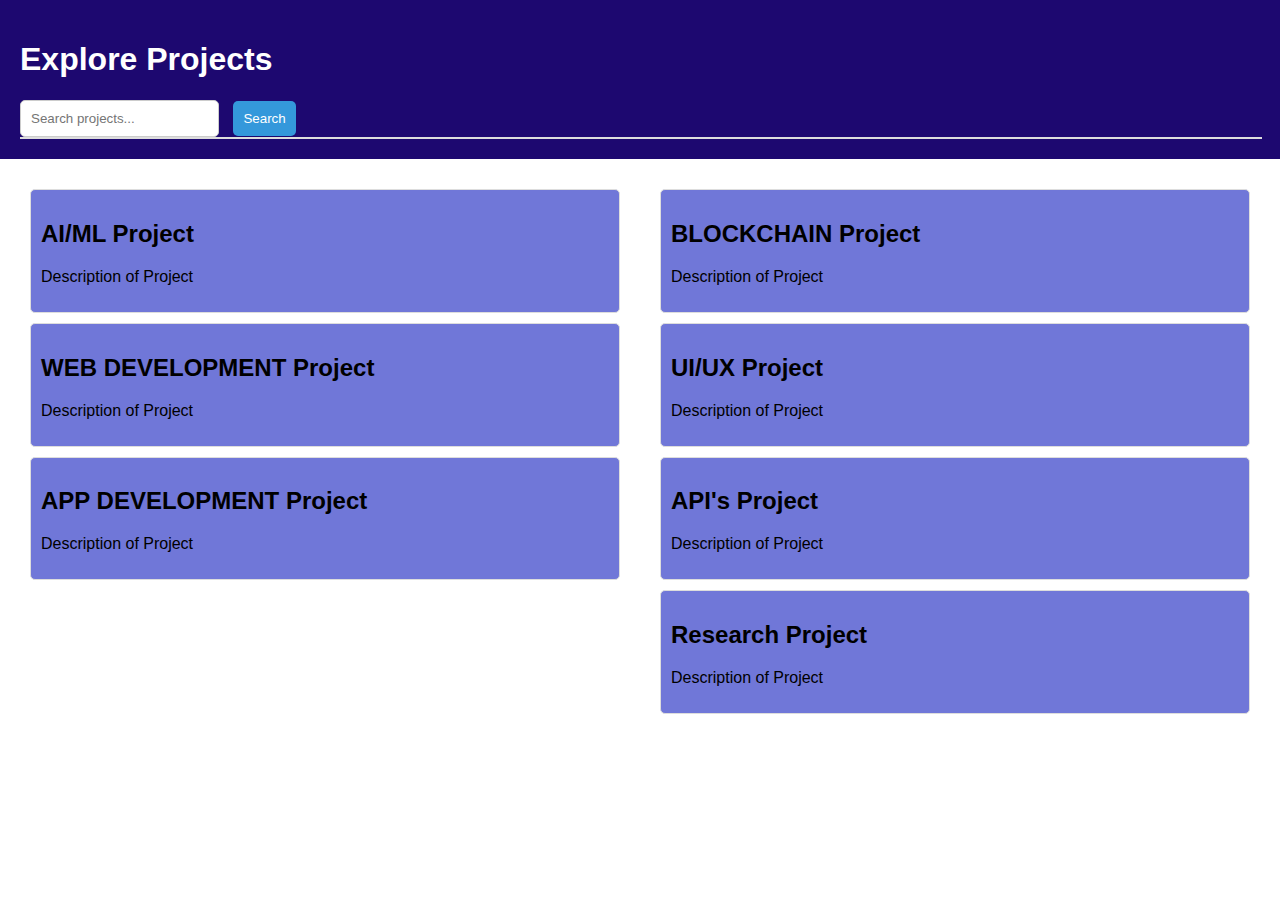
==== docs/index.html @ 61a3a004 "explore projects page" ====
<!DOCTYPE html>
<html lang="en">
<head>
    <meta charset="UTF-8">
    <meta name="viewport" content="width=device-width, initial-scale=1.0">
    <title>Explore Projects</title>
    <link rel="stylesheet" href="style.css">
</head>
<body>
    <header>
        <h1>Explore Projects</h1>
        <div class="search-container">
            <input type="search" id="search" placeholder="Search projects...">
            <button id="search-button"><!--<img src="search-icon.png"< alt="--> Search</button> 
            <ul class="suggestions" id="suggestion-list"></ul>
        </div>
    </header>

    <div id="project-container">
        <!-- Sample project cards - Replace with your actual project data -->
        <div class="project-column">
            <div class="project-card">
                <h2>AI/ML Project</h2>
                <p>Description of Project </p>
            </div>
            <div class="project-card">
                <h2>WEB DEVELOPMENT Project</h2>
                <p>Description of Project </p>
            </div>
            <div class="project-card">
                <h2>APP DEVELOPMENT Project</h2>
                <p>Description of Project </p>
            </div>
            <!-- Add more project cards here -->
        </div>
        <div class="project-column">
           
            <div class="project-card">
                <h2>BLOCKCHAIN Project</h2>
                <p>Description of Project </p>
            </div>
            <div class="project-card">
                <h2>UI/UX Project</h2>
                <p>Description of Project </p>
            </div>
            <div class="project-card">
                <h2>API's Project</h2>
                <p>Description of Project </p>
            </div>
            <div class="project-card">
                <h2>Research Project</h2>
                <p>Description of Project </p>
            </div>
            <!-- Add more project cards here -->
        </div>
    </div>

    <script src="script.js"></script>
</body>
</html>
---- docs/style.css ----
body {
    font-family: Arial, sans-serif;
    margin: 0;
    padding: 0;
}

header {
    background-color: #1d0870;
    color: #fff;
    padding: 20px;
    text-align: left;
}

.search-container {
    position: relative;
}

#search {
    flex: 1; /* Expand to fill available space */
    padding: 10px;
    margin-right: 10px;
    border: 1px solid #ccc;
    border-radius: 5px;
}

#search-button {
    background-color: #3498db;
    color: #fff;
    border: none;
    cursor: pointer;
    padding: 10px;
    border-radius: 5px;
}

/*#search-button img {
    width: 20px;
    height: 20px;
    vertical-align: middle;
}*/
.suggestions {
    list-style: left;
    padding: 0;
    margin: 0;
    position: relative;
    top: 100%;
    left: 0;
    width: 100%;
    background-color: #1042ce;
    border: 1px solid #ddd;
    max-height: 150px;
    overflow-y: relative;
}

.suggestions li {
    padding: 8px;
    cursor: pointer;
}

.suggestions li:hover {
    background-color: #1d245e;
}

#project-container {
    position: relative;
    margin: 0 auto;
    padding: 20px;
    display: flex;
    flex-wrap: wrap;
    justify-content: space-between;
}
.project-column {
    flex: 0 0 calc(50% - 10px);
    box-sizing: border-box;
    margin-bottom: 20px;
}

.project-card {
    border: 1px solid #ddd;
    padding: 10px;
    margin: 10px;
    background-color: #7077d8;
    border-radius: 5px;
}
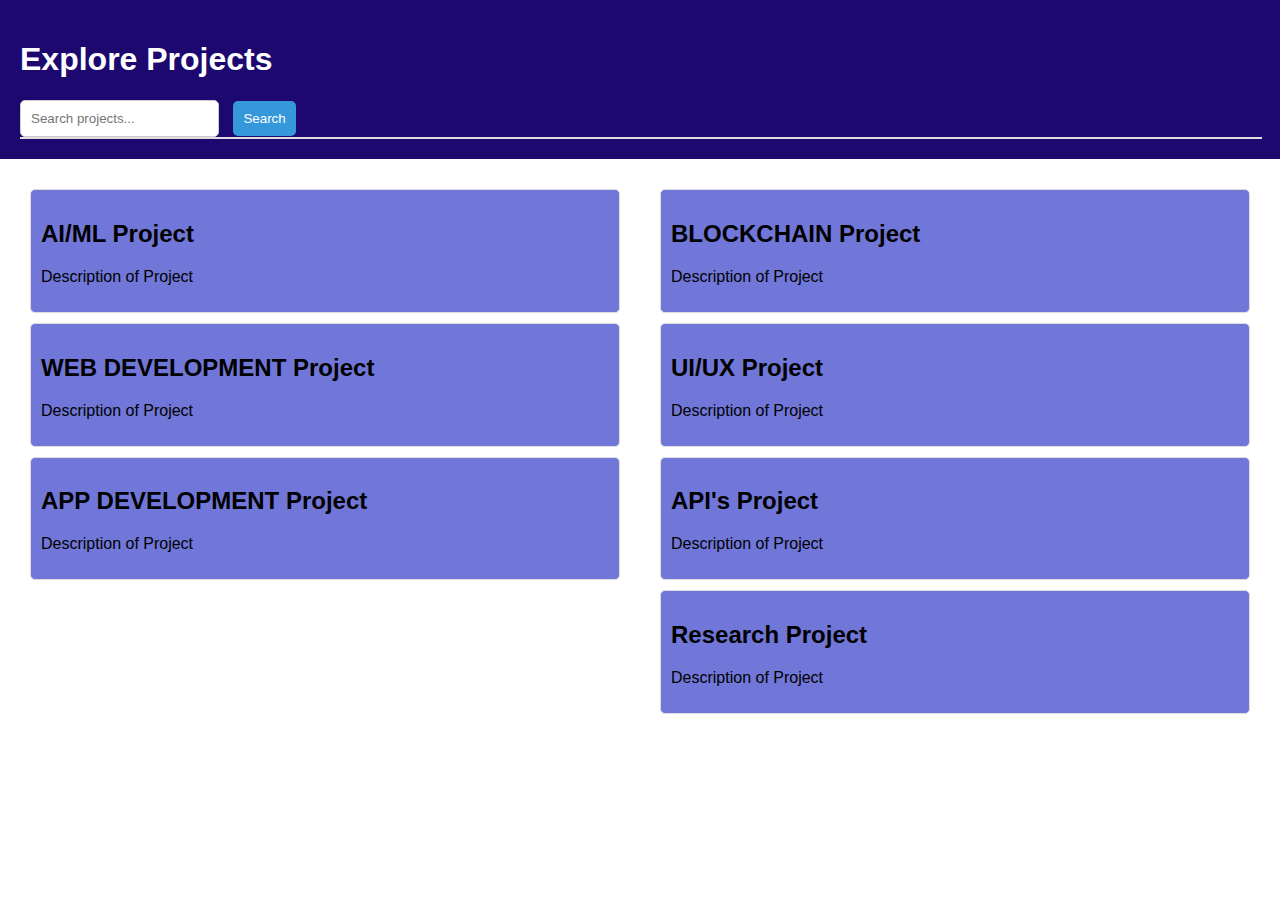
==== commit 61b191c0: "Update index.html" ====
--- a/docs/index.html
+++ b/docs/index.html
@@ -34,7 +34,7 @@
             <!-- Add more project cards here -->
         </div>
         <div class="project-column">
-           
+
             <div class="project-card">
                 <h2>BLOCKCHAIN Project</h2>
                 <p>Description of Project </p>
@@ -58,7 +58,3 @@
     <script src="script.js"></script>
 </body>
 </html>
-
-
-
-
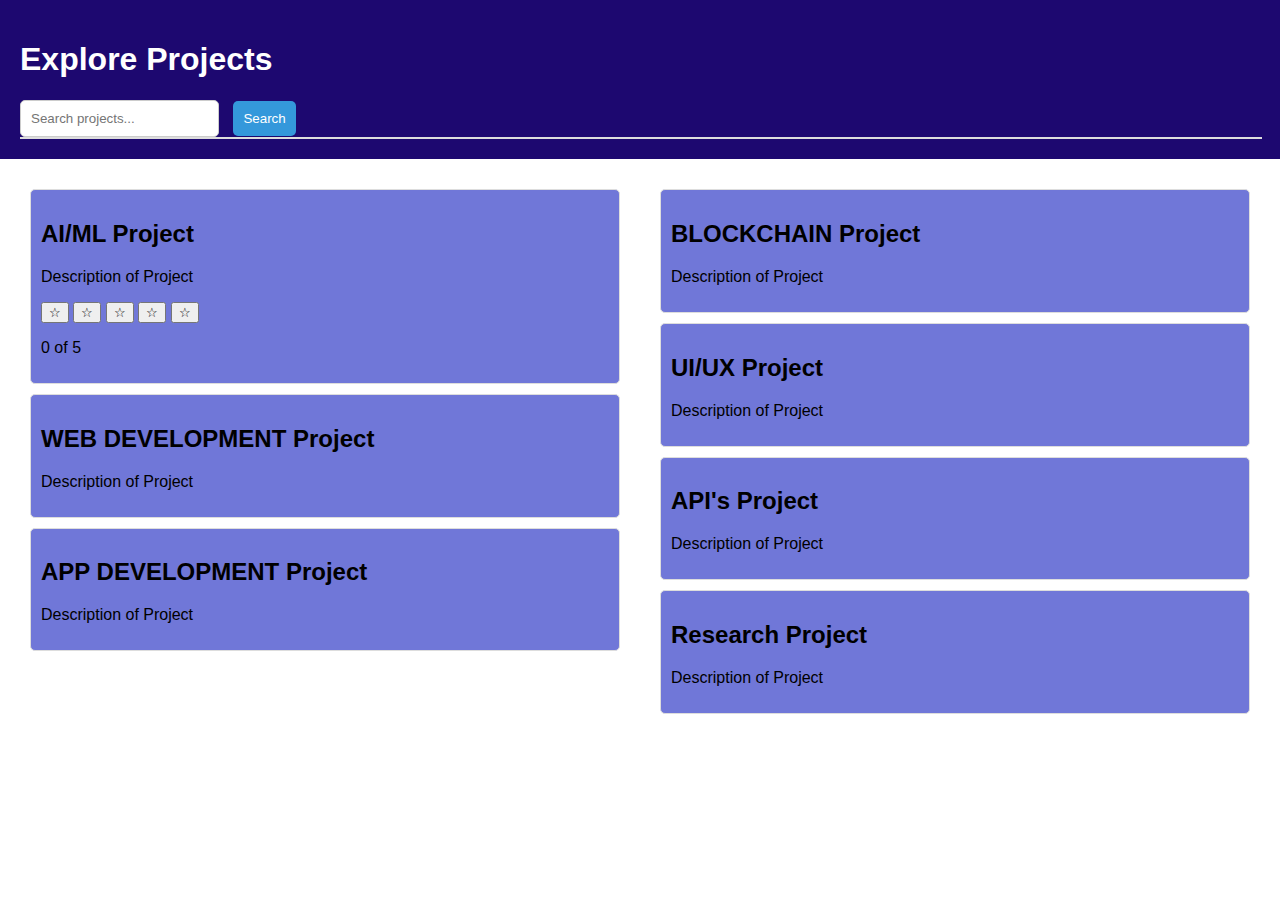
==== commit 87704528: "Merge c3fac9b9d515900fd0fc48a4c26cd6219b1408bb into 99f3f8aa4fa5cd40d40497288ab5f7280effaa58" ====
--- a/docs/index.html
+++ b/docs/index.html
@@ -22,6 +22,14 @@
             <div class="project-card">
                 <h2>AI/ML Project</h2>
                 <p>Description of Project </p>
+                <div class="container">
+    <button class="star">&#9734;</button>
+    <button class="star">&#9734;</button>
+    <button class="star">&#9734;</button>
+    <button class="star">&#9734;</button>
+    <button class="star">&#9734;</button>
+    <p class="current-rating">0 of 5</p>
+</div>
             </div>
             <div class="project-card">
                 <h2>WEB DEVELOPMENT Project</h2>
--- a/docs/style.css
+++ b/docs/style.css
@@ -81,4 +81,3 @@
     background-color: #7077d8;
     border-radius: 5px;
 }
-
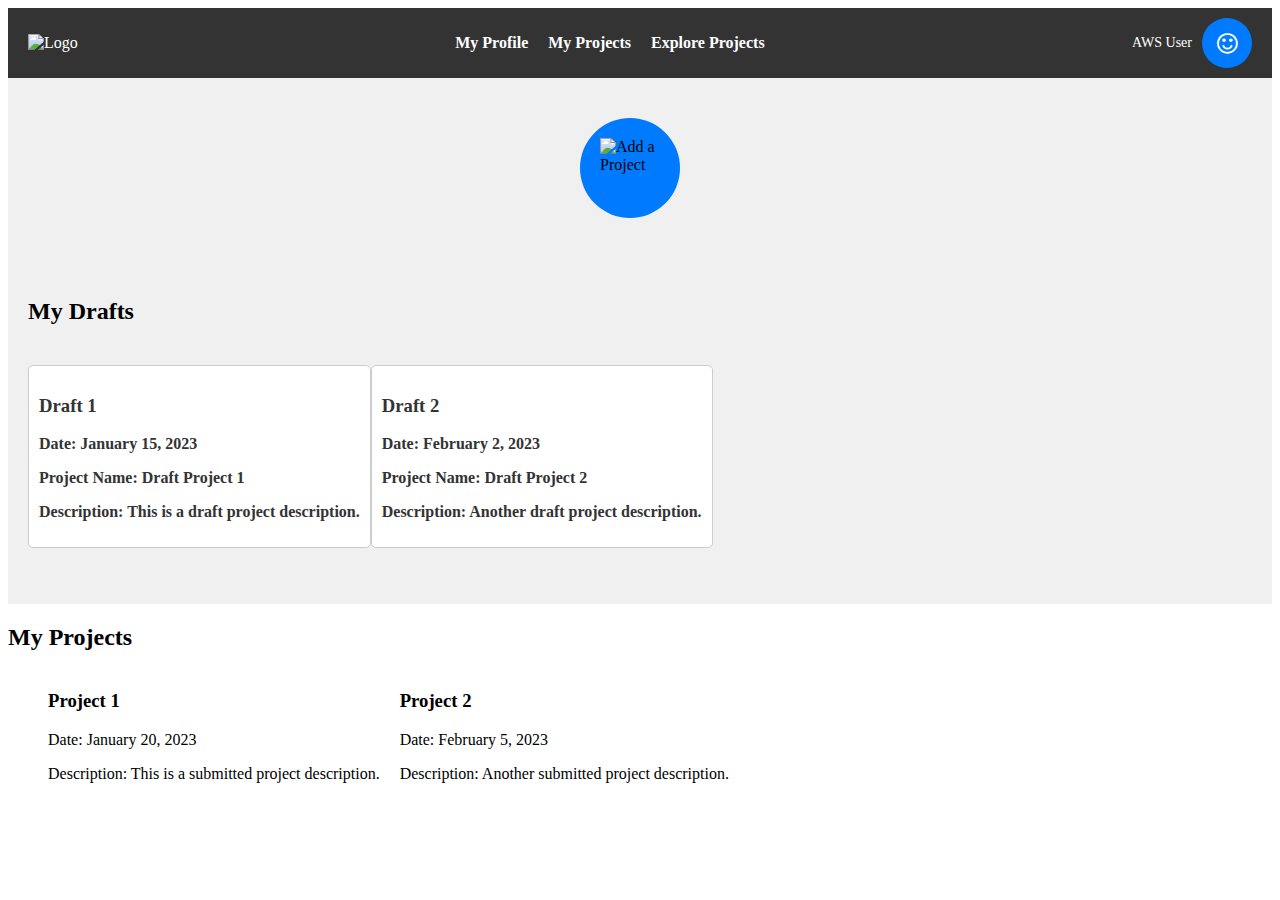
==== commit 642541c8: "Merge 274e36b457ae76225314cd46b3ae437f32c4eb00 into 2145b404f2ade9bc111ffc903862de0b0b019636" ====
--- a/docs/index.html
+++ b/docs/index.html
@@ -3,66 +3,101 @@
 <head>
     <meta charset="UTF-8">
     <meta name="viewport" content="width=device-width, initial-scale=1.0">
-    <title>Explore Projects</title>
-    <link rel="stylesheet" href="style.css">
+    <link rel="stylesheet" type="text/css" href="style.css">
+    <script src="script.js"></script>
+    <title>Document</title>
+    <link rel="stylesheet" href="https://cdnjs.cloudflare.com/ajax/libs/font-awesome/4.7.0/css/font-awesome.min.css">
 </head>
 <body>
-    <header>
-        <h1>Explore Projects</h1>
-        <div class="search-container">
-            <input type="search" id="search" placeholder="Search projects...">
-            <button id="search-button"><!--<img src="search-icon.png"< alt="--> Search</button> 
-            <ul class="suggestions" id="suggestion-list"></ul>
+    <nav>
+        <div class="logo">
+            <img src="logo.png" alt="Logo">
         </div>
-    </header>
+        <ul>
+            <li><a href="#my-profile">My Profile</a></li>
+            <li><a href="#my-projects">My Projects</a></li>
+            <li><a href="#explore-projects">Explore Projects</a></li>
+        </ul>
+        <!--<div class="profile-dropdown">
+            <button class="profile-button">Profile</button>
 
-    <div id="project-container">
-        <!-- Sample project cards - Replace with your actual project data -->
-        <div class="project-column">
-            <div class="project-card">
-                <h2>AI/ML Project</h2>
-                <p>Description of Project </p>
-                <div class="container">
-    <button class="star">&#9734;</button>
-    <button class="star">&#9734;</button>
-    <button class="star">&#9734;</button>
-    <button class="star">&#9734;</button>
-    <button class="star">&#9734;</button>
-    <p class="current-rating">0 of 5</p>
-</div>
+            <div class="profile-content">
+                <a href="#profile">Profile Link</a>
+                <a href="#settings">Settings</a>
+                <a href="#logout">Logout</a>
             </div>
-            <div class="project-card">
-                <h2>WEB DEVELOPMENT Project</h2>
-                <p>Description of Project </p>
+        </div> -->
+        <div class="profile-container">
+            <div class="profile-info">
+                <span class="profile-name">AWS User</span>
             </div>
-            <div class="project-card">
-                <h2>APP DEVELOPMENT Project</h2>
-                <p>Description of Project </p>
+            <div class="profile-button">
+                <i class="fa fa-smile-o "></i>
+                <div class="profile-content">
+                    <a href="#">Profile</a>
+                    <a href="#">Settings</a>
+                    <a href="#">Log Out</a>
+                </div>
             </div>
-            <!-- Add more project cards here -->
         </div>
-        <div class="project-column">
+    </nav>
 
-            <div class="project-card">
-                <h2>BLOCKCHAIN Project</h2>
-                <p>Description of Project </p>
-            </div>
-            <div class="project-card">
-                <h2>UI/UX Project</h2>
-                <p>Description of Project </p>
-            </div>
-            <div class="project-card">
-                <h2>API's Project</h2>
-                <p>Description of Project </p>
-            </div>
-            <div class="project-card">
-                <h2>Research Project</h2>
-                <p>Description of Project </p>
-            </div>
-            <!-- Add more project cards here -->
+    <section class="add-project-section">
+        <div class="add-project-icon" id="add-project-icon">
+            <img src="add-project-icon.png" alt="Add a Project">
         </div>
-    </div>
+        <div class="add-project-content" id="add-project-content">
+            <h2>Add a New Project</h2>
+            <form id="project-form">
+                <label for="project-name">Project Name:</label>
+                <input type="text" id="project-name" name="project-name">
+                <label for="project-description">Description:</label>
+                <textarea id="project-description" name="project-description"></textarea>
+                <button type="submit">Submit</button>
+                <button type="button" id="save-draft">Save as Draft</button>
+            </form>
+        </div>
+    </section>
 
-    <script src="script.js"></script>
+    <section class="my-drafts-section">
+        <h2>My Drafts</h2>
+        <ul>
+            <li>
+                <a href="draft1.html">
+                    <h3>Draft 1</h3>
+                    <p>Date: January 15, 2023</p>
+                    <p>Project Name: Draft Project 1</p>
+                    <p>Description: This is a draft project description.</p>
+                </a>
+            </li>
+            <li>
+                <a href="draft2.html">
+                    <h3>Draft 2</h3>
+                    <p>Date: February 2, 2023</p>
+                    <p>Project Name: Draft Project 2</p>
+                    <p>Description: Another draft project description.</p>
+                </a>
+            </li>
+            <!-- Add more draft items as needed -->
+        </ul>
+    </section>
+
+    <section class="my-projects-section">
+        <h2>My Projects</h2>
+        <ul>
+            <li>
+                <h3>Project 1</h3>
+                <p>Date: January 20, 2023</p>
+                <p>Description: This is a submitted project description.</p>
+            </li>
+            <li>
+                <h3>Project 2</h3>
+                <p>Date: February 5, 2023</p>
+                <p>Description: Another submitted project description.</p>
+            </li>
+            <!-- Add more project items as needed -->
+        </ul>
+    </section>
+
 </body>
 </html>
--- a/docs/style.css
+++ b/docs/style.css
@@ -1,83 +1,249 @@
-body {
-    font-family: Arial, sans-serif;
-    margin: 0;
+/* Navigation Bar styles */
+
+nav {
+    background-color: #333;
+    color: #fff;
+    display: flex;
+    justify-content: space-between;
+    align-items: center;
+    padding: 10px 20px;
+}
+
+.logo img {
+    height: 40px;
+}
+
+ul {
+    list-style: none;
+    display: flex;
+}
+
+li {
+    margin-right: 20px;
+}
+
+a {
+    text-decoration: none;
+    color: #fff;
+    font-weight: bold;
+}
+
+.profile-dropdown {
+    position: relative;
+    display: inline-block;
+}
+
+/*.profile-button {
+    background-color: #007bff;
+    padding: 10px 20px;
+    border-radius: 5px;
+    text-align: center;
+    text-decoration: none;
+    color: #fff;
+    cursor: pointer;
+}
+.profile-button {
+    background-color: #007bff;
+    width: 50px;
+    height: 50px;
+    border-radius: 50%; /* Make it circular 
+    display: flex;
+    align-items: center;
+    justify-content: center;
+    text-align: center;
+    text-decoration: none;
+    color: #fff;
+    cursor: pointer;
+}
+
+.profile-button i {
+    font-size: 24px; /* Adjust the icon size as needed 
+}
+.profile-content {
+    display: none;
+    position: absolute;
+    background-color: #333;
+    min-width: 160px;
+    z-index: 1;
+}
+
+.profile-content a {
+    color: #fff;
+    padding: 12px 16px;
+    text-decoration: none;
+    display: block;
+}
+
+.profile-content a:hover {
+    background-color: #444;
+}
+
+.profile-dropdown:hover .profile-content {
+    display: block;
+}*/
+.profile-container {
+    display: flex;
+    align-items: center;
+    position: relative;
+}
+
+.profile-button {
+    background-color: #007bff;
+    width: 50px;
+    height: 50px;
+    border-radius: 50%; /* Make it circular */
+    display: flex;
+    align-items: center;
+    justify-content: center;
+    text-align: center;
+    text-decoration: none;
+    color: #fff;
+    cursor: pointer;
+    position: relative;
+}
+
+.profile-button i {
+    font-size: 24px; /* Adjust the icon size as needed */
+    cursor: pointer;
+}
+
+.profile-info {
+    display: flex;
+    flex-direction: column;
+    margin-right : 10px; /* Adjust the spacing between the button and the name */
+}
+
+.profile-name {
+    font-size: 14px;
+    margin-left: 10px;
+}
+
+.profile-content {
+    display: none;
+    position: absolute;
+    background-color: #333;
+    border-radius: 5px;
+    min-width: 160px;
+    z-index: 1;
+    top: 100%;
+    right: 0;
+    text-align: left;
+    color: #fff;
+}
+
+.profile-content a {
+    color: #fff;
+    padding: 12px 16px;
+    text-decoration: none;
+    display: block;
+}
+
+.profile-content a:hover {
+    background-color: #444;
+}
+
+.profile-container:hover .profile-content {
+    display: block;
+}
+
+
+/* Add a Project section*/
+
+.add-project-section {
+    display: flex;
+    justify-content: center;
+    align-items: center;
+    padding: 40px;
+    background-color: #f0f0f0;
+}
+
+.add-project-icon {
+    width: 100px;
+    height: 100px;
+    background-color: #007bff;
+    border-radius: 50%;
+    display: flex;
+    justify-content: center;
+    align-items: center;
+    margin-right: 20px;
+}
+
+.add-project-icon img {
+    width: 60px;
+    height: 60px;
+}
+
+.add-project-content {
+    display: none;
+    max-width: 500px;
+    text-align: center;
+}
+
+.add-project-content h2 {
+    font-size: 24px;
+}
+
+form {
+    text-align: left;
+}
+
+label {
+    display: block;
+    margin-top: 10px;
+}
+
+input, textarea {
+    width: 100%;
+    padding: 10px;
+    margin-top: 5px;
+    border: 1px solid #ccc;
+    border-radius: 5px;
+}
+
+button {
+    background-color: #007bff;
+    color: #fff;
+    padding: 10px 20px;
+    border: none;
+    border-radius: 5px;
+    margin-top: 10px;
+    cursor: pointer;
+}
+
+button:hover {
+    background-color: #0056b3;
+}
+
+/*Drafts Section*/
+
+.my-drafts-section {
+    background-color: #f0f0f0;
+    padding: 20px;
+}
+
+.my-drafts-section h2 {
+    font-size: 24px;
+}
+
+.my-drafts-section ul {
+    list-style: none;
     padding: 0;
 }
 
-header {
-    background-color: #1d0870;
-    color: #fff;
-    padding: 20px;
-    text-align: left;
-}
-
-.search-container {
-    position: relative;
-}
-
-#search {
-    flex: 1; /* Expand to fill available space */
+.my-drafts-section li {
+    margin: 20px 0;
+}
+
+.my-drafts-section a {
+    text-decoration: none;
+    color: #333;
+    display: block;
+    border: 1px solid #ccc;
     padding: 10px;
-    margin-right: 10px;
-    border: 1px solid #ccc;
-    border-radius: 5px;
-}
-
-#search-button {
-    background-color: #3498db;
-    color: #fff;
-    border: none;
-    cursor: pointer;
-    padding: 10px;
-    border-radius: 5px;
-}
-
-/*#search-button img {
-    width: 20px;
-    height: 20px;
-    vertical-align: middle;
-}*/
-.suggestions {
-    list-style: left;
-    padding: 0;
-    margin: 0;
-    position: relative;
-    top: 100%;
-    left: 0;
-    width: 100%;
-    background-color: #1042ce;
-    border: 1px solid #ddd;
-    max-height: 150px;
-    overflow-y: relative;
-}
-
-.suggestions li {
-    padding: 8px;
-    cursor: pointer;
-}
-
-.suggestions li:hover {
-    background-color: #1d245e;
-}
-
-#project-container {
-    position: relative;
-    margin: 0 auto;
-    padding: 20px;
-    display: flex;
-    flex-wrap: wrap;
-    justify-content: space-between;
-}
-.project-column {
-    flex: 0 0 calc(50% - 10px);
-    box-sizing: border-box;
-    margin-bottom: 20px;
-}
-
-.project-card {
-    border: 1px solid #ddd;
-    padding: 10px;
-    margin: 10px;
-    background-color: #7077d8;
-    border-radius: 5px;
-}
+    border-radius: 5px;
+    background-color: #fff;
+}
+
+.my-drafts-section a:hover {
+    background-color: #f7f7f7;
+}
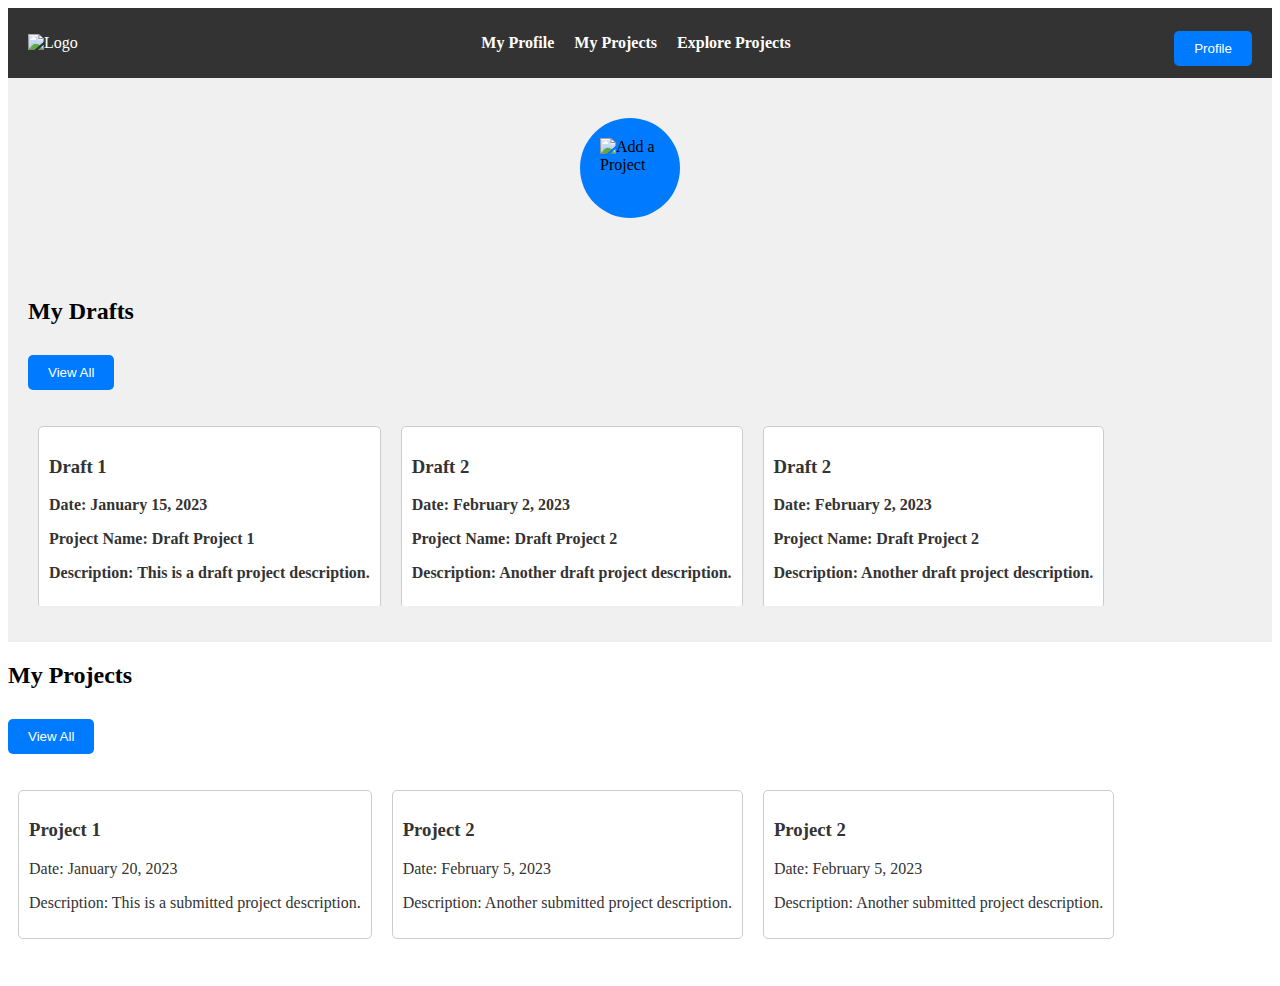
==== commit 0157bdd4: "Merge ede4a221b1157e5341d7360c25a43db7b03a3f34 into 2145b404f2ade9bc111ffc903862de0b0b019636" ====
--- a/docs/index.html
+++ b/docs/index.html
@@ -4,9 +4,12 @@
     <meta charset="UTF-8">
     <meta name="viewport" content="width=device-width, initial-scale=1.0">
     <link rel="stylesheet" type="text/css" href="style.css">
+    <link
+      rel="stylesheet"
+      href="https://cdnjs.cloudflare.com/ajax/libs/font-awesome/5.15.3/css/all.min.css"
+    />
     <script src="script.js"></script>
     <title>Document</title>
-    <link rel="stylesheet" href="https://cdnjs.cloudflare.com/ajax/libs/font-awesome/4.7.0/css/font-awesome.min.css">
 </head>
 <body>
     <nav>
@@ -18,64 +21,161 @@
             <li><a href="#my-projects">My Projects</a></li>
             <li><a href="#explore-projects">Explore Projects</a></li>
         </ul>
-        <!--<div class="profile-dropdown">
+        <div class="profile-dropdown">
             <button class="profile-button">Profile</button>
-
             <div class="profile-content">
                 <a href="#profile">Profile Link</a>
                 <a href="#settings">Settings</a>
                 <a href="#logout">Logout</a>
             </div>
-        </div> -->
-        <div class="profile-container">
-            <div class="profile-info">
-                <span class="profile-name">AWS User</span>
-            </div>
-            <div class="profile-button">
-                <i class="fa fa-smile-o "></i>
-                <div class="profile-content">
-                    <a href="#">Profile</a>
-                    <a href="#">Settings</a>
-                    <a href="#">Log Out</a>
-                </div>
-            </div>
         </div>
     </nav>
 
     <section class="add-project-section">
-        <div class="add-project-icon" id="add-project-icon">
+        <div class="add-project-icon" id="add-project-icon" onclick="window.open('./New_project.html')">
             <img src="add-project-icon.png" alt="Add a Project">
         </div>
-        <div class="add-project-content" id="add-project-content">
-            <h2>Add a New Project</h2>
-            <form id="project-form">
-                <label for="project-name">Project Name:</label>
-                <input type="text" id="project-name" name="project-name">
-                <label for="project-description">Description:</label>
-                <textarea id="project-description" name="project-description"></textarea>
-                <button type="submit">Submit</button>
-                <button type="button" id="save-draft">Save as Draft</button>
-            </form>
-        </div>
+    
     </section>
 
     <section class="my-drafts-section">
         <h2>My Drafts</h2>
-        <ul>
-            <li>
-                <a href="draft1.html">
-                    <h3>Draft 1</h3>
-                    <p>Date: January 15, 2023</p>
-                    <p>Project Name: Draft Project 1</p>
-                    <p>Description: This is a draft project description.</p>
-                </a>
-            </li>
-            <li>
-                <a href="draft2.html">
-                    <h3>Draft 2</h3>
-                    <p>Date: February 2, 2023</p>
-                    <p>Project Name: Draft Project 2</p>
-                    <p>Description: Another draft project description.</p>
+        <button id="draftViewToggle" onclick="listViewToggle('draftList',this)">View All</button>
+        <ul id="draftList" class="listShortened">
+            <li>
+                <a href="draft1.html">
+                    <h3>Draft 1</h3>
+                    <p>Date: January 15, 2023</p>
+                    <p>Project Name: Draft Project 1</p>
+                    <p>Description: This is a draft project description.</p>
+                </a>
+            </li>
+            <li>
+                <a href="draft2.html">
+                    <h3>Draft 2</h3>
+                    <p>Date: February 2, 2023</p>
+                    <p>Project Name: Draft Project 2</p>
+                    <p>Description: Another draft project description.</p>
+                </a>
+            </li>
+            <li>
+                <a href="draft2.html">
+                    <h3>Draft 2</h3>
+                    <p>Date: February 2, 2023</p>
+                    <p>Project Name: Draft Project 2</p>
+                    <p>Description: Another draft project description.</p>
+                </a>
+            </li>
+            <li>
+                <a href="draft2.html">
+                    <h3>Draft 2</h3>
+                    <p>Date: February 2, 2023</p>
+                    <p>Project Name: Draft Project 2</p>
+                    <p>Description: Another draft project description.</p>
+                </a>
+            </li>
+            <li>
+                <a href="draft2.html">
+                    <h3>Draft 2</h3>
+                    <p>Date: February 2, 2023</p>
+                    <p>Project Name: Draft Project 2</p>
+                    <p>Description: Another draft project description.</p>
+                </a>
+            </li>
+            <li>
+                <a href="draft2.html">
+                    <h3>Draft 2</h3>
+                    <p>Date: February 2, 2023</p>
+                    <p>Project Name: Draft Project 2</p>
+                    <p>Description: Another draft project description.</p>
+                </a>
+            </li>
+            <li>
+                <a href="draft2.html">
+                    <h3>Draft 2</h3>
+                    <p>Date: February 2, 2023</p>
+                    <p>Project Name: Draft Project 2</p>
+                    <p>Description: Another draft project description.</p>
+                </a>
+            </li>
+            <li>
+                <a href="draft2.html">
+                    <h3>Draft 2</h3>
+                    <p>Date: February 2, 2023</p>
+                    <p>Project Name: Draft Project 2</p>
+                    <p>Description: Another draft project description.</p>
+                </a>
+            </li>
+            <li>
+                <a href="draft2.html">
+                    <h3>Draft 2</h3>
+                    <p>Date: February 2, 2023</p>
+                    <p>Project Name: Draft Project 2</p>
+                    <p>Description: Another draft project description.</p>
+                </a>
+            </li>
+            <li>
+                <a href="draft2.html">
+                    <h3>Draft 2</h3>
+                    <p>Date: February 2, 2023</p>
+                    <p>Project Name: Draft Project 2</p>
+                    <p>Description: Another draft project description.</p>
+                </a>
+            </li>
+            <li>
+                <a href="draft1.html">
+                    <h3>Draft 1</h3>
+                    <p>Date: January 15, 2023</p>
+                    <p>Project Name: Draft Project 1</p>
+                    <p>Description: This is a draft project description.</p>
+                </a>
+            </li>
+            <li>
+                <a href="draft1.html">
+                    <h3>Draft 1</h3>
+                    <p>Date: January 15, 2023</p>
+                    <p>Project Name: Draft Project 1</p>
+                    <p>Description: This is a draft project description.</p>
+                </a>
+            </li>
+            <li>
+                <a href="draft1.html">
+                    <h3>Draft 1</h3>
+                    <p>Date: January 15, 2023</p>
+                    <p>Project Name: Draft Project 1</p>
+                    <p>Description: This is a draft project description.</p>
+                </a>
+            </li>
+            <li>
+                <a href="draft1.html">
+                    <h3>Draft 1</h3>
+                    <p>Date: January 15, 2023</p>
+                    <p>Project Name: Draft Project 1</p>
+                    <p>Description: This is a draft project description.</p>
+                </a>
+            </li>
+            <li>
+                <a href="draft1.html">
+                    <h3>Draft 1</h3>
+                    <p>Date: January 15, 2023</p>
+                    <p>Project Name: Draft Project 1</p>
+                    <p>Description: This is a draft project description.</p>
+                </a>
+            </li>
+            <li>
+                <a href="draft1.html">
+                    <h3>Draft 1</h3>
+                    <p>Date: January 15, 2023</p>
+                    <p>Project Name: Draft Project 1</p>
+                    <p>Description: This is a draft project description.</p>
+                </a>
+            </li>
+            <li>
+                <a href="draft1.html">
+                    <h3>Draft 1</h3>
+                    <p>Date: January 15, 2023</p>
+                    <p>Project Name: Draft Project 1</p>
+                    <p>Description: This is a draft project description.</p>
                 </a>
             </li>
             <!-- Add more draft items as needed -->
@@ -84,7 +184,8 @@
 
     <section class="my-projects-section">
         <h2>My Projects</h2>
-        <ul>
+        <button id="projectViewToggle" onclick="listViewToggle('projectList',this)">View All</button>
+        <ul id="projectList" class="listShortened">
             <li>
                 <h3>Project 1</h3>
                 <p>Date: January 20, 2023</p>
@@ -95,6 +196,41 @@
                 <p>Date: February 5, 2023</p>
                 <p>Description: Another submitted project description.</p>
             </li>
+            <li>
+                <h3>Project 2</h3>
+                <p>Date: February 5, 2023</p>
+                <p>Description: Another submitted project description.</p>
+            </li>
+            <li>
+                <h3>Project 2</h3>
+                <p>Date: February 5, 2023</p>
+                <p>Description: Another submitted project description.</p>
+            </li>
+            <li>
+                <h3>Project 2</h3>
+                <p>Date: February 5, 2023</p>
+                <p>Description: Another submitted project description.</p>
+            </li>
+            <li>
+                <h3>Project 2</h3>
+                <p>Date: February 5, 2023</p>
+                <p>Description: Another submitted project description.</p>
+            </li>
+            <li>
+                <h3>Project 2</h3>
+                <p>Date: February 5, 2023</p>
+                <p>Description: Another submitted project description.</p>
+            </li>
+            <li>
+                <h3>Project 2</h3>
+                <p>Date: February 5, 2023</p>
+                <p>Description: Another submitted project description.</p>
+            </li>
+            <li>
+                <h3>Project 2</h3>
+                <p>Date: February 5, 2023</p>
+                <p>Description: Another submitted project description.</p>
+            </li>
             <!-- Add more project items as needed -->
         </ul>
     </section>
--- a/docs/style.css
+++ b/docs/style.css
@@ -33,7 +33,7 @@
     display: inline-block;
 }
 
-/*.profile-button {
+.profile-button {
     background-color: #007bff;
     padding: 10px 20px;
     border-radius: 5px;
@@ -42,23 +42,7 @@
     color: #fff;
     cursor: pointer;
 }
-.profile-button {
-    background-color: #007bff;
-    width: 50px;
-    height: 50px;
-    border-radius: 50%; /* Make it circular 
-    display: flex;
-    align-items: center;
-    justify-content: center;
-    text-align: center;
-    text-decoration: none;
-    color: #fff;
-    cursor: pointer;
-}
 
-.profile-button i {
-    font-size: 24px; /* Adjust the icon size as needed 
-}
 .profile-content {
     display: none;
     position: absolute;
@@ -80,72 +64,7 @@
 
 .profile-dropdown:hover .profile-content {
     display: block;
-}*/
-.profile-container {
-    display: flex;
-    align-items: center;
-    position: relative;
 }
-
-.profile-button {
-    background-color: #007bff;
-    width: 50px;
-    height: 50px;
-    border-radius: 50%; /* Make it circular */
-    display: flex;
-    align-items: center;
-    justify-content: center;
-    text-align: center;
-    text-decoration: none;
-    color: #fff;
-    cursor: pointer;
-    position: relative;
-}
-
-.profile-button i {
-    font-size: 24px; /* Adjust the icon size as needed */
-    cursor: pointer;
-}
-
-.profile-info {
-    display: flex;
-    flex-direction: column;
-    margin-right : 10px; /* Adjust the spacing between the button and the name */
-}
-
-.profile-name {
-    font-size: 14px;
-    margin-left: 10px;
-}
-
-.profile-content {
-    display: none;
-    position: absolute;
-    background-color: #333;
-    border-radius: 5px;
-    min-width: 160px;
-    z-index: 1;
-    top: 100%;
-    right: 0;
-    text-align: left;
-    color: #fff;
-}
-
-.profile-content a {
-    color: #fff;
-    padding: 12px 16px;
-    text-decoration: none;
-    display: block;
-}
-
-.profile-content a:hover {
-    background-color: #444;
-}
-
-.profile-container:hover .profile-content {
-    display: block;
-}
-
 
 /* Add a Project section*/
 
@@ -174,7 +93,6 @@
 }
 
 .add-project-content {
-    display: none;
     max-width: 500px;
     text-align: center;
 }
@@ -225,16 +143,25 @@
     font-size: 24px;
 }
 
-.my-drafts-section ul {
+.my-drafts-section ul ,.my-projects-section ul {
     list-style: none;
     padding: 0;
+    display:flex;
+    flex-wrap:wrap;
+}
+.listShortened{
+    height:200px;
+    overflow: hidden;
+}
+.listExpanded {
+    height:auto;
+}
+.my-drafts-section li ,.my-projects-section li {
+    margin: 20px 10px;
 }
 
-.my-drafts-section li {
-    margin: 20px 0;
-}
 
-.my-drafts-section a {
+.my-drafts-section a ,.my-projects-section li {
     text-decoration: none;
     color: #333;
     display: block;
@@ -247,3 +174,4 @@
 .my-drafts-section a:hover {
     background-color: #f7f7f7;
 }
+
